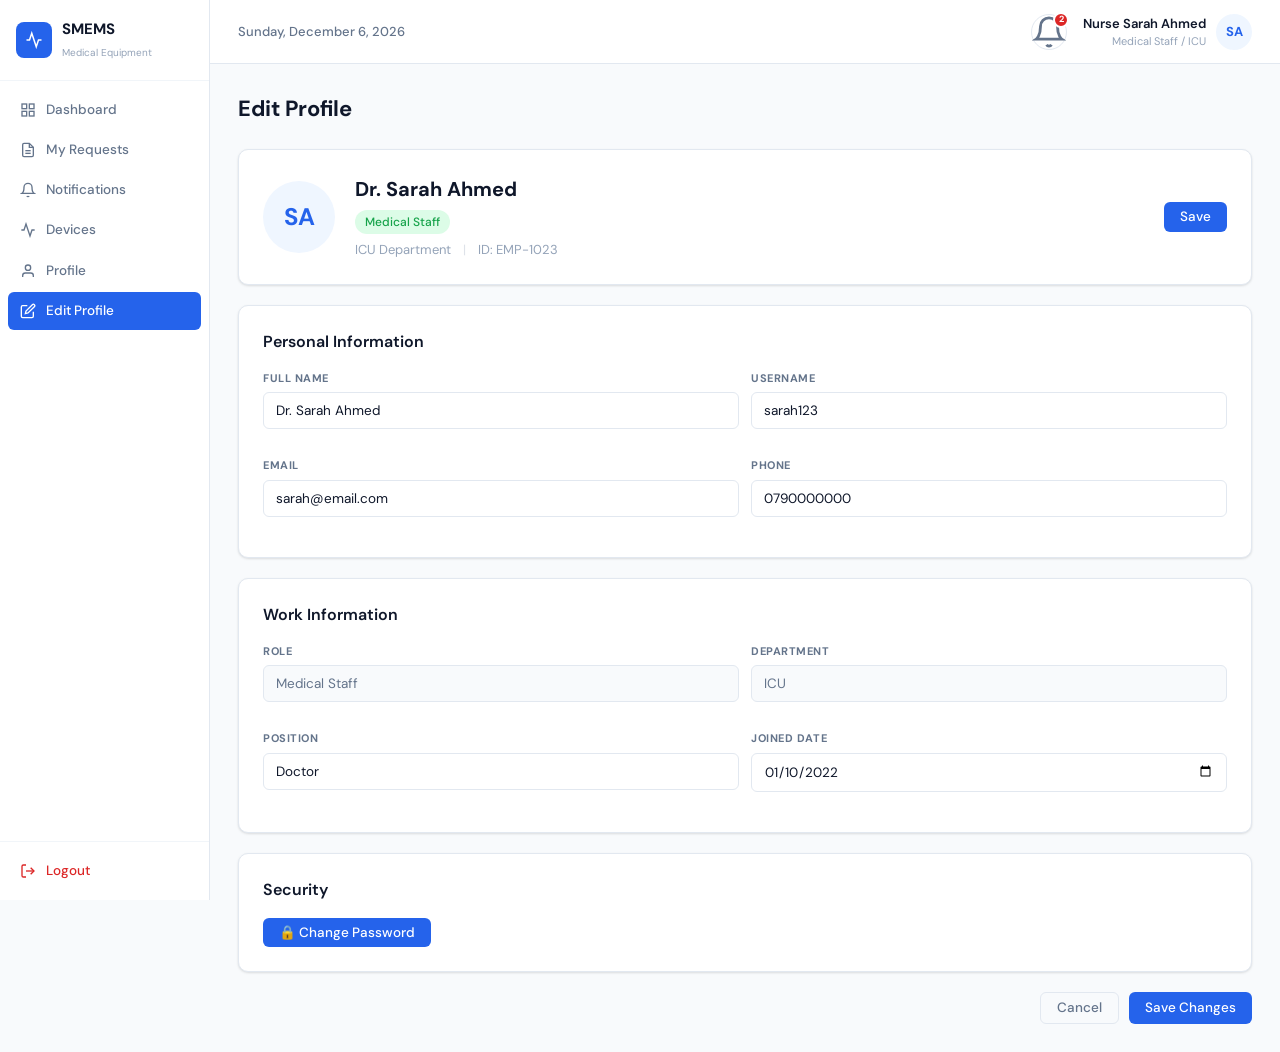
==== Training project/pages/edit-profile.html @ cfd0c6bb "Add files via upload" ====
<!DOCTYPE html>
<html lang="en">
<head>
<meta charset="UTF-8"><meta name="viewport" content="width=device-width,initial-scale=1">
<title>SMEMS – Edit Profile</title>
<link rel="stylesheet" href="../css/styles.css">
</head>
<body>
<div class="layout">

  <aside class="sidebar">
    <div class="sidebar-logo">
      <div class="logo-icon"><svg width="18" height="18" viewBox="0 0 24 24" fill="none" stroke="currentColor" stroke-width="2"><polyline points="22 12 18 12 15 21 9 3 6 12 2 12"/></svg></div>
      <div class="logo-text"><strong>SMEMS</strong><small>Medical Equipment</small></div>
    </div>
    <nav class="sidebar-nav">
      <a href="staff-dashboard.html" class="nav-link "><svg viewBox="0 0 24 24" fill="none" stroke="currentColor" stroke-width="2"><rect x="3" y="3" width="7" height="7"/><rect x="14" y="3" width="7" height="7"/><rect x="14" y="14" width="7" height="7"/><rect x="3" y="14" width="7" height="7"/></svg> Dashboard</a>
      <a href="my-requests.html" class="nav-link "><svg viewBox="0 0 24 24" fill="none" stroke="currentColor" stroke-width="2"><path d="M14 2H6a2 2 0 0 0-2 2v16a2 2 0 0 0 2 2h12a2 2 0 0 0 2-2V8z"/><polyline points="14 2 14 8 20 8"/><line x1="16" y1="13" x2="8" y2="13"/><line x1="16" y1="17" x2="8" y2="17"/></svg> My Requests</a>
      <a href="notifications.html" class="nav-link "><svg viewBox="0 0 24 24" fill="none" stroke="currentColor" stroke-width="2"><path d="M18 8A6 6 0 0 0 6 8c0 7-3 9-3 9h18s-3-2-3-9"/><path d="M13.73 21a2 2 0 0 1-3.46 0"/></svg> Notifications</a>
      <a href="devices.html" class="nav-link "><svg viewBox="0 0 24 24" fill="none" stroke="currentColor" stroke-width="2"><polyline points="22 12 18 12 15 21 9 3 6 12 2 12"/></svg> Devices</a>
      <a href="profile.html" class="nav-link "><svg viewBox="0 0 24 24" fill="none" stroke="currentColor" stroke-width="2"><path d="M20 21v-2a4 4 0 0 0-4-4H8a4 4 0 0 0-4 4v2"/><circle cx="12" cy="7" r="4"/></svg> Profile</a>
      <a href="edit-profile.html" class="nav-link active"><svg viewBox="0 0 24 24" fill="none" stroke="currentColor" stroke-width="2"><path d="M11 4H4a2 2 0 0 0-2 2v14a2 2 0 0 0 2 2h14a2 2 0 0 0 2-2v-7"/><path d="M18.5 2.5a2.121 2.121 0 0 1 3 3L12 15l-4 1 1-4 9.5-9.5z"/></svg> Edit Profile</a>
    </nav>
    <div class="sidebar-footer">

      <a href="../index.html" class="logout-link"><svg width="16" height="16" viewBox="0 0 24 24" fill="none" stroke="currentColor" stroke-width="2"><path d="M9 21H5a2 2 0 0 1-2-2V5a2 2 0 0 1 2-2h4"/><polyline points="16 17 21 12 16 7"/><line x1="21" y1="12" x2="9" y2="12"/></svg> Logout</a>
    </div>
  </aside>

  <main class="main">
  <div class="top-bar">
    <span class="top-date" id="live-clock">Sunday, April 20, 2026</span>
    <div class="top-right">
      <a href="notifications.html" class="notif-btn">
        <svg viewBox="0 0 24 24" fill="none" stroke="currentColor" stroke-width="2"><path d="M18 8A6 6 0 0 0 6 8c0 7-3 9-3 9h18s-3-2-3-9"/><path d="M13.73 21a2 2 0 0 1-3.46 0"/></svg><span class="notif-badge">2</span>
      </a>
      <a href="profile.html" class="user-chip">
        <div style="text-align:right;">
          <div class="uname">Nurse Sarah Ahmed</div>
          <div class="urole">Medical Staff / ICU</div>
        </div>
        <div class="avatar">SA</div>
      </a>
    </div>
  </div>

    <div class="page">

      <div class="page-header"><div class="page-title">Edit Profile</div></div>
     
      <div class="profile-hero">
        <div class="profile-av" id="ep-av">SA</div>
        <div style="flex:1;">
          <div class="profile-name" id="ep-name">Dr. Sarah Ahmed</div>
          <span class="badge b-staff" style="margin-top:6px;display:inline-flex;">Medical Staff</span>
          <div class="profile-meta"><span>ICU Department</span><span style="opacity:.3;">|</span><span>ID: EMP-1023</span></div>
        </div>
        <button class="btn btn-primary"
          onclick="showToast('Profile saved! Connect backend to persist.','success')">Save</button>
      </div>
      <div class="info-section">
        <div class="info-section-ttl">Personal Information</div>
        <div class="info-2col">
          <div class="form-group"><label class="form-label">Full Name</label>
            <input class="form-control" name="full_name" value="Dr. Sarah Ahmed"
              oninput="document.getElementById('ep-name').textContent=this.value||'Dr. Sarah Ahmed'"></div>
          <div class="form-group"><label class="form-label">Username</label><input class="form-control" name="username" value="sarah123"></div>
          <div class="form-group"><label class="form-label">Email</label><input class="form-control" type="email" name="email" value="sarah@email.com"></div>
          <div class="form-group"><label class="form-label">Phone</label><input class="form-control" name="phone" value="0790000000"></div>
        </div>
      </div>
      <div class="info-section">
        <div class="info-section-ttl">Work Information</div>
        <div class="info-2col">
          <div class="form-group"><label class="form-label">Role</label><input class="form-control" value="Medical Staff" readonly></div>
          <div class="form-group"><label class="form-label">Department</label><input class="form-control" value="ICU" readonly></div>
          <div class="form-group"><label class="form-label">Position</label><input class="form-control" name="position" value="Doctor"></div>
          <div class="form-group"><label class="form-label">Joined Date</label><input class="form-control" type="date" name="join_date" value="2022-01-10"></div>
        </div>
      </div>
      <div class="info-section">
        <div class="info-section-ttl">Security</div>
        <a href="reset-password.html" class="btn btn-primary">🔒 Change Password</a>
      </div>
      <div style="display:flex;justify-content:flex-end;gap:10px;margin-top:4px;">
        <a href="profile.html" class="btn btn-outline">Cancel</a>
        <button class="btn btn-primary"
          onclick="showToast('Profile saved! Connect backend to persist.','success')">Save Changes</button>
      </div>

    </div>

  </main>
</div>
<script src="../js/main.js"></script>
</body>
</html>
---- Training project/css/styles.css ----
@import url('https://fonts.googleapis.com/css2?family=DM+Sans:wght@300;400;500;600;700&family=DM+Mono:wght@400;500&display=swap');

:root {
  --primary:       #2563EB;
  --primary-dk:    #1D4ED8;
  --primary-lt:    #EFF6FF;
  --success:       #16A34A;
  --success-lt:    #DCFCE7;
  --warning:       #D97706;
  --warning-lt:    #FEF3C7;
  --danger:        #DC2626;
  --danger-lt:     #FEE2E2;
  --info:          #0891B2;
  --info-lt:       #E0F2FE;
  --purple:        #7C3AED;
  --purple-lt:     #EDE9FE;
  --bg:            #F8FAFC;
  --surface:       #FFFFFF;
  --border:        #E2E8F0;
  --border-lt:     #F1F5F9;
  --text:          #0F172A;
  --text-2:        #64748B;
  --text-3:        #94A3B8;
  --sidebar-w:     210px;
  --radius:        10px;
  --radius-sm:     6px;
  --radius-lg:     16px;
  --shadow:        0 1px 3px rgba(0,0,0,.08),0 1px 2px rgba(0,0,0,.05);
  --shadow-md:     0 4px 12px rgba(0,0,0,.10);
  --shadow-lg:     0 10px 40px rgba(0,0,0,.14);
  --tr:            all .2s ease;
}

*,*::before,*::after { box-sizing:border-box; margin:0; padding:0; }
html { scroll-behavior:smooth; }
body { font-family:'DM Sans',sans-serif; background:var(--bg); color:var(--text); font-size:14px; line-height:1.5; -webkit-font-smoothing:antialiased; }

/* ─── Layout ──────────────────────────── */
.layout { display:flex; min-height:100vh; }

/* ─── Sidebar ─────────────────────────── */
.sidebar { width:var(--sidebar-w); min-height:100vh; background:var(--surface); border-right:1px solid var(--border); display:flex; flex-direction:column; position:fixed; left:0; top:0; z-index:100; }
.sidebar-logo { padding:18px 16px; display:flex; align-items:center; gap:10px; border-bottom:1px solid var(--border-lt); }
.logo-icon { width:36px; height:36px; background:var(--primary); border-radius:8px; display:flex; align-items:center; justify-content:center; color:#fff; flex-shrink:0; }
.logo-text strong { font-size:15px; font-weight:700; display:block; }
.logo-text small  { font-size:10px; color:var(--text-3); }
.sidebar-nav { flex:1; padding:10px 8px; display:flex; flex-direction:column; gap:2px; overflow-y:auto; }
.nav-link { display:flex; align-items:center; gap:10px; padding:9px 12px; border-radius:var(--radius-sm); color:var(--text-2); font-weight:500; font-size:13.5px; text-decoration:none; transition:var(--tr); }
.nav-link:hover  { background:var(--bg); color:var(--text); }
.nav-link.active { background:var(--primary); color:#fff; }
.nav-link svg    { width:16px; height:16px; flex-shrink:0; }
.sidebar-footer { padding:10px 8px; border-top:1px solid var(--border-lt); }
.logout-link { display:flex; align-items:center; gap:10px; padding:9px 12px; border-radius:var(--radius-sm); color:var(--danger); font-weight:500; font-size:13.5px; text-decoration:none; transition:var(--tr); }
.logout-link:hover { background:var(--danger-lt); }

/* ─── Main ────────────────────────────── */
.main { margin-left:var(--sidebar-w); flex:1; display:flex; flex-direction:column; min-height:100vh; }

/* ─── Top Bar ─────────────────────────── */
.top-bar { height:64px; background:var(--surface); border-bottom:1px solid var(--border); display:flex; align-items:center; justify-content:space-between; padding:0 28px; position:sticky; top:0; z-index:50; }
.top-date { font-size:13px; color:var(--text-2); font-weight:500; }
.top-right { display:flex; align-items:center; gap:16px; }
.notif-btn { position:relative; width:36px; height:36px; border-radius:50%; border:1px solid var(--border); background:var(--surface); display:flex; align-items:center; justify-content:center; color:var(--text-2); text-decoration:none; transition:var(--tr); }
.notif-btn:hover { background:var(--bg); }
.notif-badge { position:absolute; top:-3px; right:-3px; background:var(--danger); color:#fff; font-size:9px; font-weight:700; width:16px; height:16px; border-radius:50%; display:flex; align-items:center; justify-content:center; border:2px solid #fff; }
.user-chip { display:flex; align-items:center; gap:10px; text-decoration:none; }
.user-chip .uname { font-weight:600; font-size:13px; color:var(--text); }
.user-chip .urole { font-size:11px; color:var(--text-3); }
.avatar { width:36px; height:36px; border-radius:50%; background:var(--primary-lt); color:var(--primary); display:flex; align-items:center; justify-content:center; font-weight:700; font-size:13px; flex-shrink:0; }

/* ─── Page ────────────────────────────── */
.page { padding:28px; flex:1; }
.page-header { margin-bottom:24px; }
.page-title    { font-size:22px; font-weight:700; }
.page-subtitle { font-size:13px; color:var(--text-2); margin-top:2px; }
.page-header-row { display:flex; justify-content:space-between; align-items:flex-start; gap:12px; }

/* ─── Card ────────────────────────────── */
.card { background:var(--surface); border:1px solid var(--border); border-radius:var(--radius); padding:20px; box-shadow:var(--shadow); }
.card-title { font-weight:600; margin-bottom:16px; }

/* ─── Stat Row ────────────────────────── */
.stat-row { display:grid; grid-template-columns:repeat(4,1fr); gap:16px; margin-bottom:24px; }
.stat-row-3 { grid-template-columns:repeat(3,1fr); }
.stat-card { background:var(--surface); border:1px solid var(--border); border-radius:var(--radius); padding:20px; display:flex; justify-content:space-between; align-items:flex-start; box-shadow:var(--shadow); transition:var(--tr); }
.stat-card:hover { box-shadow:var(--shadow-md); transform:translateY(-1px); }
.stat-label { font-size:12px; color:var(--text-2); font-weight:500; margin-bottom:4px; }
.stat-value { font-size:28px; font-weight:700; line-height:1.1; }
.stat-desc  { font-size:11px; color:var(--text-3); margin-top:2px; }
.stat-icon  { width:40px; height:40px; border-radius:8px; display:flex; align-items:center; justify-content:center; font-size:18px; flex-shrink:0; }

/* ─── Grid ────────────────────────────── */
.grid-2 { display:grid; grid-template-columns:1fr 1fr; gap:20px; margin-bottom:20px; }
.grid-3c { display:grid; grid-template-columns:1fr 1fr 260px; gap:20px; }
.mb-20 { margin-bottom:20px; }
.mt-20 { margin-top:20px; }

/* ─── Table ───────────────────────────── */
.table-wrap { overflow-x:auto; }
table.tbl { width:100%; border-collapse:collapse; }
table.tbl th { text-align:left; padding:10px 16px; font-size:11px; font-weight:700; color:var(--text-2); text-transform:uppercase; letter-spacing:.06em; background:var(--bg); border-bottom:1px solid var(--border); white-space:nowrap; }
table.tbl td { padding:13px 16px; border-bottom:1px solid var(--border-lt); font-size:13.5px; vertical-align:middle; }
table.tbl tbody tr:last-child td { border-bottom:none; }
table.tbl tbody tr:hover { background:var(--bg); }
.dev-name { font-weight:600; }
.dev-model { font-size:11px; color:var(--text-3); margin-top:1px; }
.eng-name  { font-size:11px; color:var(--text-3); margin-top:1px; }

/* ─── Badges ──────────────────────────── */
.badge { display:inline-flex; align-items:center; padding:3px 10px; border-radius:20px; font-size:12px; font-weight:500; white-space:nowrap; }
.b-operational { background:var(--success-lt); color:var(--success); }
.b-needed      { background:var(--warning-lt); color:var(--warning); }
.b-under       { background:var(--info-lt);    color:var(--info); }
.b-out         { background:var(--danger-lt);  color:var(--danger); }
.b-pending     { background:#F1F5F9;            color:#64748B; }
.b-inprogress  { background:var(--info-lt);    color:var(--info); }
.b-completed   { background:var(--success-lt); color:var(--success); }
.b-high        { background:var(--danger-lt);  color:var(--danger); }
.b-critical    { background:#FEE2E2;            color:#991B1B; }
.b-medium      { background:var(--warning-lt); color:var(--warning); }
.b-low         { background:var(--success-lt); color:var(--success); }
.b-admin       { background:var(--purple-lt);  color:var(--purple); }
.b-engineer    { background:var(--info-lt);    color:var(--info); }
.b-staff       { background:var(--success-lt); color:var(--success); }
.b-active      { background:var(--success-lt); color:var(--success); }

/* ─── Buttons ─────────────────────────── */
.btn { display:inline-flex; align-items:center; gap:6px; padding:8px 16px; border-radius:var(--radius-sm); font-size:13.5px; font-weight:500; cursor:pointer; transition:var(--tr); border:none; font-family:inherit; text-decoration:none; line-height:1; }
.btn-primary { background:var(--primary); color:#fff; }
.btn-primary:hover { background:var(--primary-dk); }
.btn-outline { background:transparent; border:1px solid var(--border); color:var(--text-2); }
.btn-outline:hover { background:var(--bg); color:var(--text); }
.btn-ghost  { background:transparent; color:var(--text-2); padding:6px 10px; }
.btn-ghost:hover { background:var(--bg); }
.btn-danger { background:var(--danger); color:#fff; }
.btn-danger:hover { background:#B91C1C; }
.btn-success { background:var(--success); color:#fff; }
.btn-success:hover { background:#15803D; }
.btn-sm  { padding:5px 10px; font-size:12px; }
.btn-full { width:100%; justify-content:center; padding:11px; }

/* Icon buttons */
.ibtn { width:30px; height:30px; display:inline-flex; align-items:center; justify-content:center; border-radius:6px; border:none; cursor:pointer; background:none; transition:var(--tr); text-decoration:none; }
.ibtn:hover     { background:var(--bg); }
.ibtn-view      { color:var(--primary); }
.ibtn-view:hover  { background:var(--primary-lt); }
.ibtn-wrench    { color:var(--warning); }
.ibtn-wrench:hover { background:var(--warning-lt); }
.ibtn-play      { color:var(--success); }
.ibtn-play:hover  { background:var(--success-lt); }
.ibtn-check     { color:var(--success); }
.ibtn-check:hover { background:var(--success-lt); }
.ibtn-del       { color:var(--danger); }
.ibtn-del:hover   { background:var(--danger-lt); }
.ibtn-edit      { color:var(--warning); }
.ibtn-edit:hover  { background:var(--warning-lt); }

/* ─── Filter Bar ──────────────────────── */
.filter-bar { display:flex; gap:12px; margin-bottom:20px; align-items:center; flex-wrap:wrap; }
.search-box { display:flex; align-items:center; gap:8px; background:var(--surface); border:1px solid var(--border); border-radius:var(--radius-sm); padding:8px 12px; flex:1; min-width:200px; transition:var(--tr); }
.search-box:focus-within { border-color:var(--primary); box-shadow:0 0 0 3px rgba(37,99,235,.1); }
.search-box input { border:none; outline:none; background:none; font-size:13.5px; font-family:inherit; width:100%; color:var(--text); }
.search-box svg { color:var(--text-3); flex-shrink:0; }
.filter-select { background:var(--surface); border:1px solid var(--border); border-radius:var(--radius-sm); padding:8px 12px; font-size:13px; font-family:inherit; color:var(--text-2); outline:none; cursor:pointer; transition:var(--tr); }
.filter-select:hover { border-color:var(--primary); }

/* ─── Tabs ────────────────────────────── */
.tab-bar { display:flex; gap:4px; background:var(--border-lt); border-radius:var(--radius-sm); padding:4px; margin-bottom:20px; width:fit-content; }
.tab-btn { padding:6px 16px; border-radius:5px; border:none; background:none; font-size:13px; font-weight:500; cursor:pointer; color:var(--text-2); transition:var(--tr); font-family:inherit; text-decoration:none; display:inline-block; }
.tab-btn.active { background:var(--surface); color:var(--primary); box-shadow:var(--shadow); }

/* ─── Modal ───────────────────────────── */
.modal-overlay { position:fixed; inset:0; background:rgba(0,0,0,.45); backdrop-filter:blur(2px); display:flex; align-items:center; justify-content:center; z-index:1000; padding:20px; animation:fadeIn .2s ease; }
.modal { background:var(--surface); border-radius:var(--radius-lg); box-shadow:var(--shadow-lg); width:100%; max-height:90vh; overflow-y:auto; animation:slideUp .25s ease; }
.modal-header { padding:22px 24px 0; display:flex; align-items:flex-start; justify-content:space-between; gap:12px; }
.modal-title    { font-size:18px; font-weight:700; }
.modal-subtitle { font-size:12px; color:var(--text-3); margin-top:2px; }
.modal-close { width:28px; height:28px; display:flex; align-items:center; justify-content:center; border-radius:6px; border:none; background:none; cursor:pointer; color:var(--text-3); font-size:20px; line-height:1; transition:var(--tr); }
.modal-close:hover { background:var(--bg); color:var(--text); }
.modal-body   { padding:20px 24px; }
.modal-footer { padding:0 24px 22px; display:flex; justify-content:flex-end; gap:10px; }

/* ─── Forms ───────────────────────────── */
.form-group { margin-bottom:16px; }
.form-label { display:block; font-size:11px; font-weight:700; color:var(--text-2); margin-bottom:6px; text-transform:uppercase; letter-spacing:.05em; }
.form-label.req::after { content:' *'; color:var(--danger); }
.form-control { width:100%; padding:9px 12px; border:1px solid var(--border); border-radius:var(--radius-sm); font-size:13.5px; font-family:inherit; color:var(--text); background:var(--surface); outline:none; transition:var(--tr); }
.form-control:focus { border-color:var(--primary); box-shadow:0 0 0 3px rgba(37,99,235,.1); }
.form-control::placeholder { color:var(--text-3); }
.form-control[readonly] { background:var(--bg); cursor:not-allowed; color:var(--text-2); }
textarea.form-control { resize:vertical; min-height:90px; }
.form-row  { display:grid; grid-template-columns:1fr 1fr; gap:16px; }
.form-hint { font-size:11px; color:var(--text-3); margin-top:4px; }
.form-section { background:var(--bg); border-radius:var(--radius-sm); padding:16px; margin-bottom:16px; }
.form-section-title { font-size:13px; font-weight:600; margin-bottom:14px; }
.input-wrap { position:relative; }
.input-wrap .i-icon { position:absolute; left:12px; top:50%; transform:translateY(-50%); color:var(--text-3); pointer-events:none; }
.input-wrap .form-control { padding-left:36px; }

/* ─── Alert ───────────────────────────── */
.alert { padding:12px 16px; border-radius:var(--radius-sm); font-size:13px; display:flex; align-items:flex-start; gap:10px; }
.alert-danger  { background:var(--danger-lt); color:var(--danger); border:1px solid rgba(220,38,38,.2); }
.alert-warning { background:var(--warning-lt); color:var(--warning); }
.alert-info    { background:var(--info-lt); color:var(--info); border:1px solid rgba(8,145,178,.2); }
.alert-success { background:var(--success-lt); color:var(--success); }

/* ─── Upload Zone ─────────────────────── */
.upload-zone { border:2px dashed var(--border); border-radius:var(--radius-sm); padding:28px; text-align:center; cursor:pointer; transition:var(--tr); display:flex; flex-direction:column; align-items:center; gap:8px; }
.upload-zone:hover { border-color:var(--primary); background:var(--primary-lt); }

/* ─── Checkbox ────────────────────────── */
.check-wrap { display:flex; align-items:flex-start; gap:10px; padding:12px 14px; border:1px solid var(--border); border-radius:var(--radius-sm); cursor:pointer; transition:var(--tr); }
.check-wrap:hover { border-color:var(--primary); background:var(--primary-lt); }
.check-wrap input[type="checkbox"] { width:16px; height:16px; margin-top:2px; flex-shrink:0; cursor:pointer; }
.check-label strong { display:block; font-size:13.5px; font-weight:600; }
.check-label span   { font-size:12px; color:var(--text-3); }

/* ─── Tags ────────────────────────────── */
.tag-list { display:flex; flex-wrap:wrap; gap:6px; margin-top:4px; }
.tag { background:var(--bg); border:1px solid var(--border); border-radius:20px; padding:3px 10px; font-size:12px; color:var(--text-2); }

/* ─── Device Info Modal sections ─────── */
.info-grid-2 { display:grid; grid-template-columns:1fr 1fr; gap:8px; margin-bottom:14px; }
.info-item { background:var(--bg); border-radius:var(--radius-sm); padding:10px 12px; }
.info-item .lbl { font-size:11px; color:var(--text-3); }
.info-item .val { font-size:13.5px; font-weight:500; margin-top:2px; }
.val-expired { color:var(--danger); }
.info-section-title { font-size:11px; font-weight:700; color:var(--text-2); text-transform:uppercase; letter-spacing:.06em; margin-bottom:8px; }
.next-maint-box { background:var(--info-lt); border:1px solid rgba(8,145,178,.2); border-radius:var(--radius-sm); padding:12px 16px; display:flex; align-items:center; gap:10px; margin:12px 0; }
.req-field { border:1px solid var(--border); border-radius:var(--radius-sm); padding:10px 12px; font-size:13.5px; background:var(--bg); color:var(--text); min-height:40px; }

/* ─── Request Card (My Requests) ─────── */
.req-card { background:var(--surface); border:1px solid var(--border); border-radius:var(--radius); padding:20px; margin-bottom:14px; border-left:3px solid var(--border); transition:var(--tr); }
.req-card:hover { box-shadow:var(--shadow-md); }
.req-card.pending    { border-left-color:var(--warning); }
.req-card.inprogress { border-left-color:var(--info); }
.req-card.completed  { border-left-color:var(--success); }
.rc-head   { display:flex; align-items:center; gap:8px; margin-bottom:8px; flex-wrap:wrap; }
.rc-title  { font-size:16px; font-weight:600; }
.rc-desc   { font-size:13.5px; font-weight:500; color:var(--text-2); margin-bottom:4px; }
.rc-detail { font-size:13px; color:var(--text-3); }
.rc-foot   { display:flex; align-items:center; margin-top:12px; }
.rc-date   { font-size:12px; color:var(--text-3); display:flex; align-items:center; gap:4px; }
.rc-alt    { font-size:12px; font-weight:600; margin-left:auto; }
.alt-yes   { color:var(--success); }
.alt-no    { color:var(--danger); }

/* ─── Notification Item ───────────────── */
.notif-item { display:flex; gap:14px; padding:16px; border-radius:var(--radius); border:1px solid var(--border); background:var(--surface); margin-bottom:12px; transition:var(--tr); border-left:3px solid transparent; }
.notif-item.unread   { background:#FAFBFF; border-color:#DBEAFE; border-left-color:var(--primary); }
.notif-item.warn-bg  { background:#FFFBEB; border-color:var(--warning-lt); border-left-color:var(--warning); }
.notif-item:hover    { box-shadow:var(--shadow-md); }
.notif-icon  { width:40px; height:40px; border-radius:50%; display:flex; align-items:center; justify-content:center; flex-shrink:0; font-size:18px; }
.notif-body  { flex:1; min-width:0; }
.notif-title { font-size:14px; font-weight:600; }
.notif-msg   { font-size:13px; color:var(--text-2); margin-top:2px; }
.notif-meta  { display:flex; align-items:center; gap:8px; margin-top:8px; flex-wrap:wrap; }
.notif-time  { font-size:11px; color:var(--text-3); margin-left:auto; white-space:nowrap; }
.notif-acts  { display:flex; flex-direction:column; gap:4px; }

/* ─── Profile ─────────────────────────── */
.profile-hero { background:var(--surface); border:1px solid var(--border); border-radius:var(--radius); padding:24px; display:flex; align-items:center; gap:20px; margin-bottom:20px; box-shadow:var(--shadow); }
.profile-av   { width:72px; height:72px; border-radius:50%; background:var(--primary-lt); color:var(--primary); display:flex; align-items:center; justify-content:center; font-size:24px; font-weight:700; flex-shrink:0; }
.profile-name { font-size:20px; font-weight:700; }
.profile-meta { font-size:13px; color:var(--text-3); margin-top:6px; display:flex; align-items:center; gap:12px; }
.info-section { background:var(--surface); border:1px solid var(--border); border-radius:var(--radius); padding:24px; margin-bottom:20px; box-shadow:var(--shadow); }
.info-section-ttl { font-size:16px; font-weight:600; margin-bottom:16px; }
.info-2col { display:grid; grid-template-columns:1fr 1fr; gap:12px; }
.info-field { background:var(--bg); border-radius:var(--radius-sm); padding:12px; }
.field-lbl  { font-size:11px; color:var(--text-3); font-weight:500; }
.field-val  { font-size:13.5px; font-weight:500; margin-top:2px; }

/* ─── Charts ──────────────────────────── */
.pie-wrap { display:flex; gap:20px; align-items:center; }
.pie-legend { display:flex; flex-direction:column; gap:8px; }
.pie-legend-item { display:flex; align-items:center; gap:8px; font-size:12px; }
.pie-dot { width:10px; height:10px; border-radius:50%; flex-shrink:0; }
.bar-row  { display:flex; align-items:center; gap:10px; margin-bottom:10px; }
.bar-lbl  { width:90px; font-size:12px; flex-shrink:0; }
.bar-track { flex:1; height:8px; background:var(--border-lt); border-radius:4px; overflow:hidden; }
.bar-fill  { height:100%; background:var(--primary); border-radius:4px; }
.bar-val  { font-size:12px; font-weight:600; width:20px; text-align:right; flex-shrink:0; }

/* ─── Quick Actions ───────────────────── */
.quick-row  { display:grid; grid-template-columns:repeat(3,1fr); gap:16px; margin-top:24px; }
.quick-card { display:flex; align-items:center; gap:14px; padding:18px 20px; border-radius:var(--radius); border:1px solid var(--border); background:var(--surface); box-shadow:var(--shadow); text-decoration:none; transition:var(--tr); }
.quick-card:hover { box-shadow:var(--shadow-md); transform:translateY(-2px); }
.quick-icon  { width:44px; height:44px; border-radius:var(--radius-sm); display:flex; align-items:center; justify-content:center; font-size:20px; flex-shrink:0; }
.quick-title { font-size:14px; font-weight:600; color:var(--text); }
.quick-sub   { font-size:12px; color:var(--text-3); margin-top:2px; }

/* ─── Report Page ─────────────────────── */
.report-tabs { display:flex; border-bottom:2px solid var(--border); margin-bottom:24px; }
.report-tab { padding:10px 28px; border:none; background:none; font-size:14px; font-weight:500; color:var(--text-2); cursor:pointer; border-bottom:2px solid transparent; margin-bottom:-2px; transition:var(--tr); font-family:inherit; }
.report-tab.active { color:var(--primary); border-bottom-color:var(--primary); }
.filter-pill { background:var(--bg); border:1px solid var(--border); border-radius:var(--radius-sm); padding:8px 12px; font-size:13px; color:var(--text-2); margin-bottom:8px; display:block; }
.format-toggle { display:flex; gap:8px; margin-bottom:12px; }
.format-btn { flex:1; padding:8px; border:1px solid var(--border); border-radius:var(--radius-sm); background:none; font-family:inherit; font-size:13px; cursor:pointer; font-weight:500; transition:var(--tr); }
.format-btn.active { background:var(--primary); color:#fff; border-color:var(--primary); }

/* ─── Login Page ──────────────────────── */
.login-page { min-height:100vh; background:linear-gradient(135deg,#EFF6FF 0%,#F8FAFC 60%,#F0FDF4 100%); display:flex; flex-direction:column; align-items:center; justify-content:center; padding:20px; }
.login-brand { text-align:center; margin-bottom:28px; }
.login-logo  { width:64px; height:64px; background:var(--primary); border-radius:16px; display:flex; align-items:center; justify-content:center; margin:0 auto 12px; color:#fff; }
.login-brand h1 { font-size:26px; font-weight:700; }
.login-brand p  { font-size:13px; color:var(--text-3); margin-top:4px; }
.login-card { background:var(--surface); border-radius:var(--radius-lg); padding:32px; width:100%; max-width:420px; box-shadow:var(--shadow-lg); }
.login-card h2 { font-size:22px; font-weight:700; margin-bottom:24px; }
.forgot-link { color:var(--danger); font-size:13px; font-weight:500; text-decoration:none; }
.forgot-link:hover { text-decoration:underline; }
.login-foot { text-align:center; font-size:12px; color:var(--text-3); margin-top:20px; }

/* ─── Toast ───────────────────────────── */
.toast-container { position:fixed; bottom:24px; right:24px; z-index:9999; display:flex; flex-direction:column; gap:8px; }
.toast { color:#fff; padding:12px 18px; border-radius:var(--radius); font-size:13px; font-weight:500; box-shadow:var(--shadow-lg); display:flex; align-items:center; gap:8px; max-width:300px; animation:slideUp .3s ease; }
.toast-success { background:var(--success); }
.toast-error   { background:var(--danger); }
.toast-info    { background:var(--primary); }

/* ─── Maintenance Actions column ─────── */
/* actions-cell يحتوي على أزرار ثابتة (eye) وأزرار مشروطة (play/check) */
.actions-cell { white-space:nowrap; display:flex; align-items:center; gap:2px; }

/* ─── Utility ─────────────────────────── */
code { font-family:'DM Mono',monospace; font-size:12px; background:var(--bg); padding:2px 7px; border-radius:4px; color:var(--text-2); border:1px solid var(--border-lt); }
.alt-yes-text { font-weight:600; font-size:12px; color:var(--success); }
.alt-no-text  { font-weight:600; font-size:12px; color:var(--danger); }

/* ─── Animations ──────────────────────── */
@keyframes fadeIn  { from{opacity:0} to{opacity:1} }
@keyframes slideUp { from{opacity:0;transform:translateY(14px)} to{opacity:1;transform:translateY(0)} }

/* ─── Scrollbar ───────────────────────── */
::-webkit-scrollbar { width:5px; height:5px; }
::-webkit-scrollbar-thumb { background:var(--border); border-radius:3px; }
::-webkit-scrollbar-thumb:hover { background:var(--text-3); }

/* ─── Responsive ──────────────────────── */
@media(max-width:1024px) {
  .stat-row       { grid-template-columns:1fr 1fr !important; }
  .grid-2,.grid-3c { grid-template-columns:1fr !important; }
  .quick-row       { grid-template-columns:1fr 1fr !important; }
}
@media(max-width:640px) {
  .stat-row        { grid-template-columns:1fr !important; }
  .sidebar         { display:none; }
  .main            { margin-left:0 !important; }
  .page            { padding:16px !important; }
  .form-row,.info-2col,.info-grid-2 { grid-template-columns:1fr !important; }
  .quick-row       { grid-template-columns:1fr !important; }
}
/* إذا كان الـ grid مصمم لـ 3 أعمدة، سنجعله مرناً */
/* كلاس الإخفاء */
.hidden {
    display: none !important;
}

/* تعديل الحاوية لتكون مرنة */
.grid-3c {
    display: grid;
    grid-template-columns: repeat(auto-fit, minmax(320px, 1fr));
    gap: 20px;
}
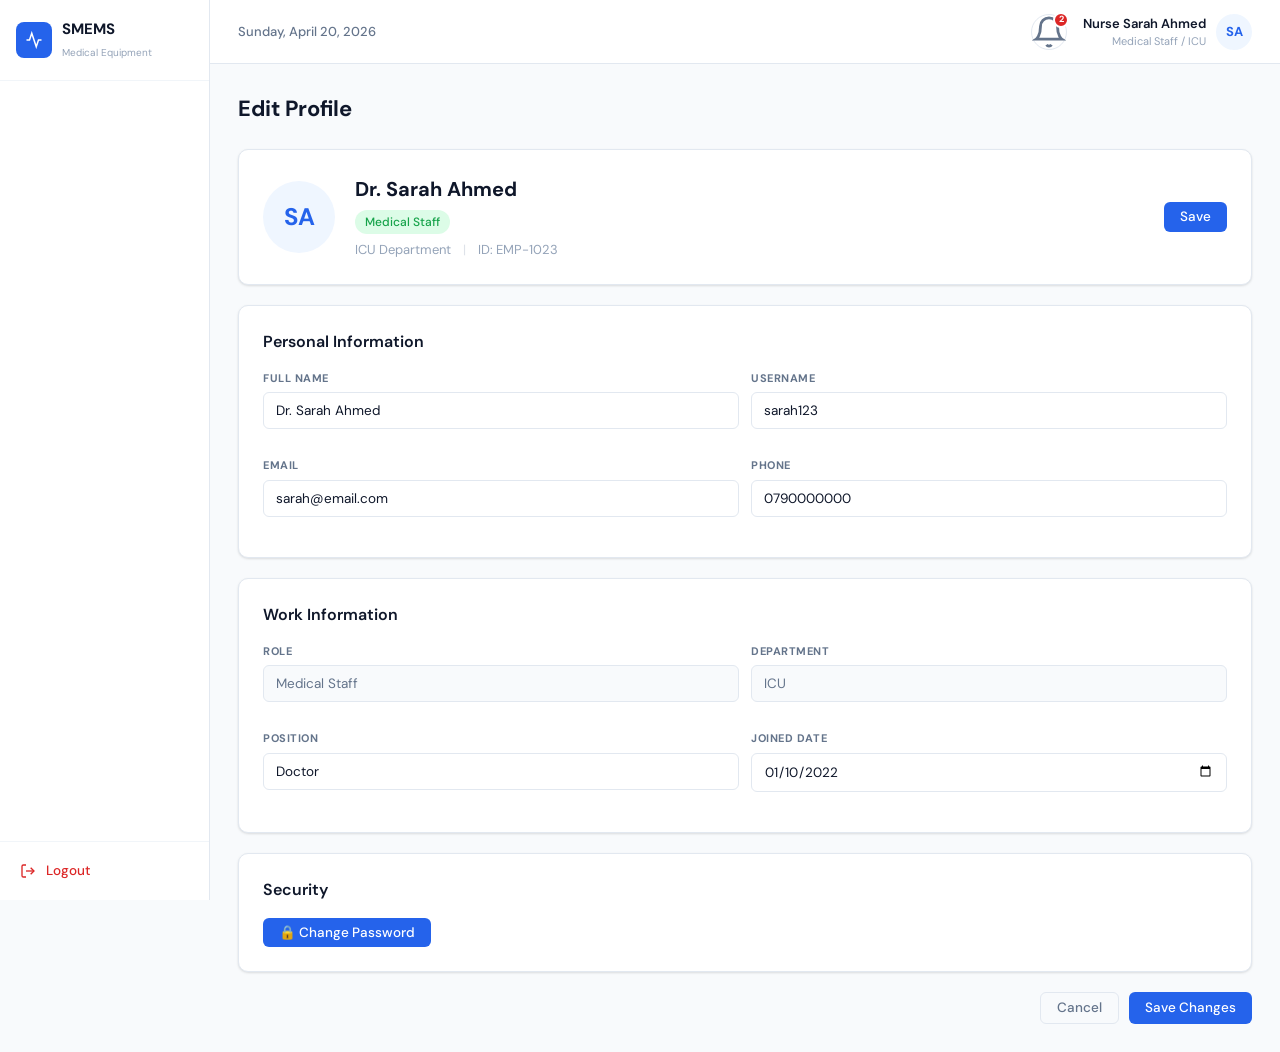
==== commit da3257fc: "Add files via upload" ====
--- a/Training project/pages/edit-profile.html
+++ b/Training project/pages/edit-profile.html
@@ -13,14 +13,8 @@
       <div class="logo-icon"><svg width="18" height="18" viewBox="0 0 24 24" fill="none" stroke="currentColor" stroke-width="2"><polyline points="22 12 18 12 15 21 9 3 6 12 2 12"/></svg></div>
       <div class="logo-text"><strong>SMEMS</strong><small>Medical Equipment</small></div>
     </div>
-    <nav class="sidebar-nav">
-      <a href="staff-dashboard.html" class="nav-link "><svg viewBox="0 0 24 24" fill="none" stroke="currentColor" stroke-width="2"><rect x="3" y="3" width="7" height="7"/><rect x="14" y="3" width="7" height="7"/><rect x="14" y="14" width="7" height="7"/><rect x="3" y="14" width="7" height="7"/></svg> Dashboard</a>
-      <a href="my-requests.html" class="nav-link "><svg viewBox="0 0 24 24" fill="none" stroke="currentColor" stroke-width="2"><path d="M14 2H6a2 2 0 0 0-2 2v16a2 2 0 0 0 2 2h12a2 2 0 0 0 2-2V8z"/><polyline points="14 2 14 8 20 8"/><line x1="16" y1="13" x2="8" y2="13"/><line x1="16" y1="17" x2="8" y2="17"/></svg> My Requests</a>
-      <a href="notifications.html" class="nav-link "><svg viewBox="0 0 24 24" fill="none" stroke="currentColor" stroke-width="2"><path d="M18 8A6 6 0 0 0 6 8c0 7-3 9-3 9h18s-3-2-3-9"/><path d="M13.73 21a2 2 0 0 1-3.46 0"/></svg> Notifications</a>
-      <a href="devices.html" class="nav-link "><svg viewBox="0 0 24 24" fill="none" stroke="currentColor" stroke-width="2"><polyline points="22 12 18 12 15 21 9 3 6 12 2 12"/></svg> Devices</a>
-      <a href="profile.html" class="nav-link "><svg viewBox="0 0 24 24" fill="none" stroke="currentColor" stroke-width="2"><path d="M20 21v-2a4 4 0 0 0-4-4H8a4 4 0 0 0-4 4v2"/><circle cx="12" cy="7" r="4"/></svg> Profile</a>
-      <a href="edit-profile.html" class="nav-link active"><svg viewBox="0 0 24 24" fill="none" stroke="currentColor" stroke-width="2"><path d="M11 4H4a2 2 0 0 0-2 2v14a2 2 0 0 0 2 2h14a2 2 0 0 0 2-2v-7"/><path d="M18.5 2.5a2.121 2.121 0 0 1 3 3L12 15l-4 1 1-4 9.5-9.5z"/></svg> Edit Profile</a>
-    </nav>
+ <nav class="sidebar-nav" id="sidebar-nav"></nav>
+ 
     <div class="sidebar-footer">
 
       <a href="../index.html" class="logout-link"><svg width="16" height="16" viewBox="0 0 24 24" fill="none" stroke="currentColor" stroke-width="2"><path d="M9 21H5a2 2 0 0 1-2-2V5a2 2 0 0 1 2-2h4"/><polyline points="16 17 21 12 16 7"/><line x1="21" y1="12" x2="9" y2="12"/></svg> Logout</a>
